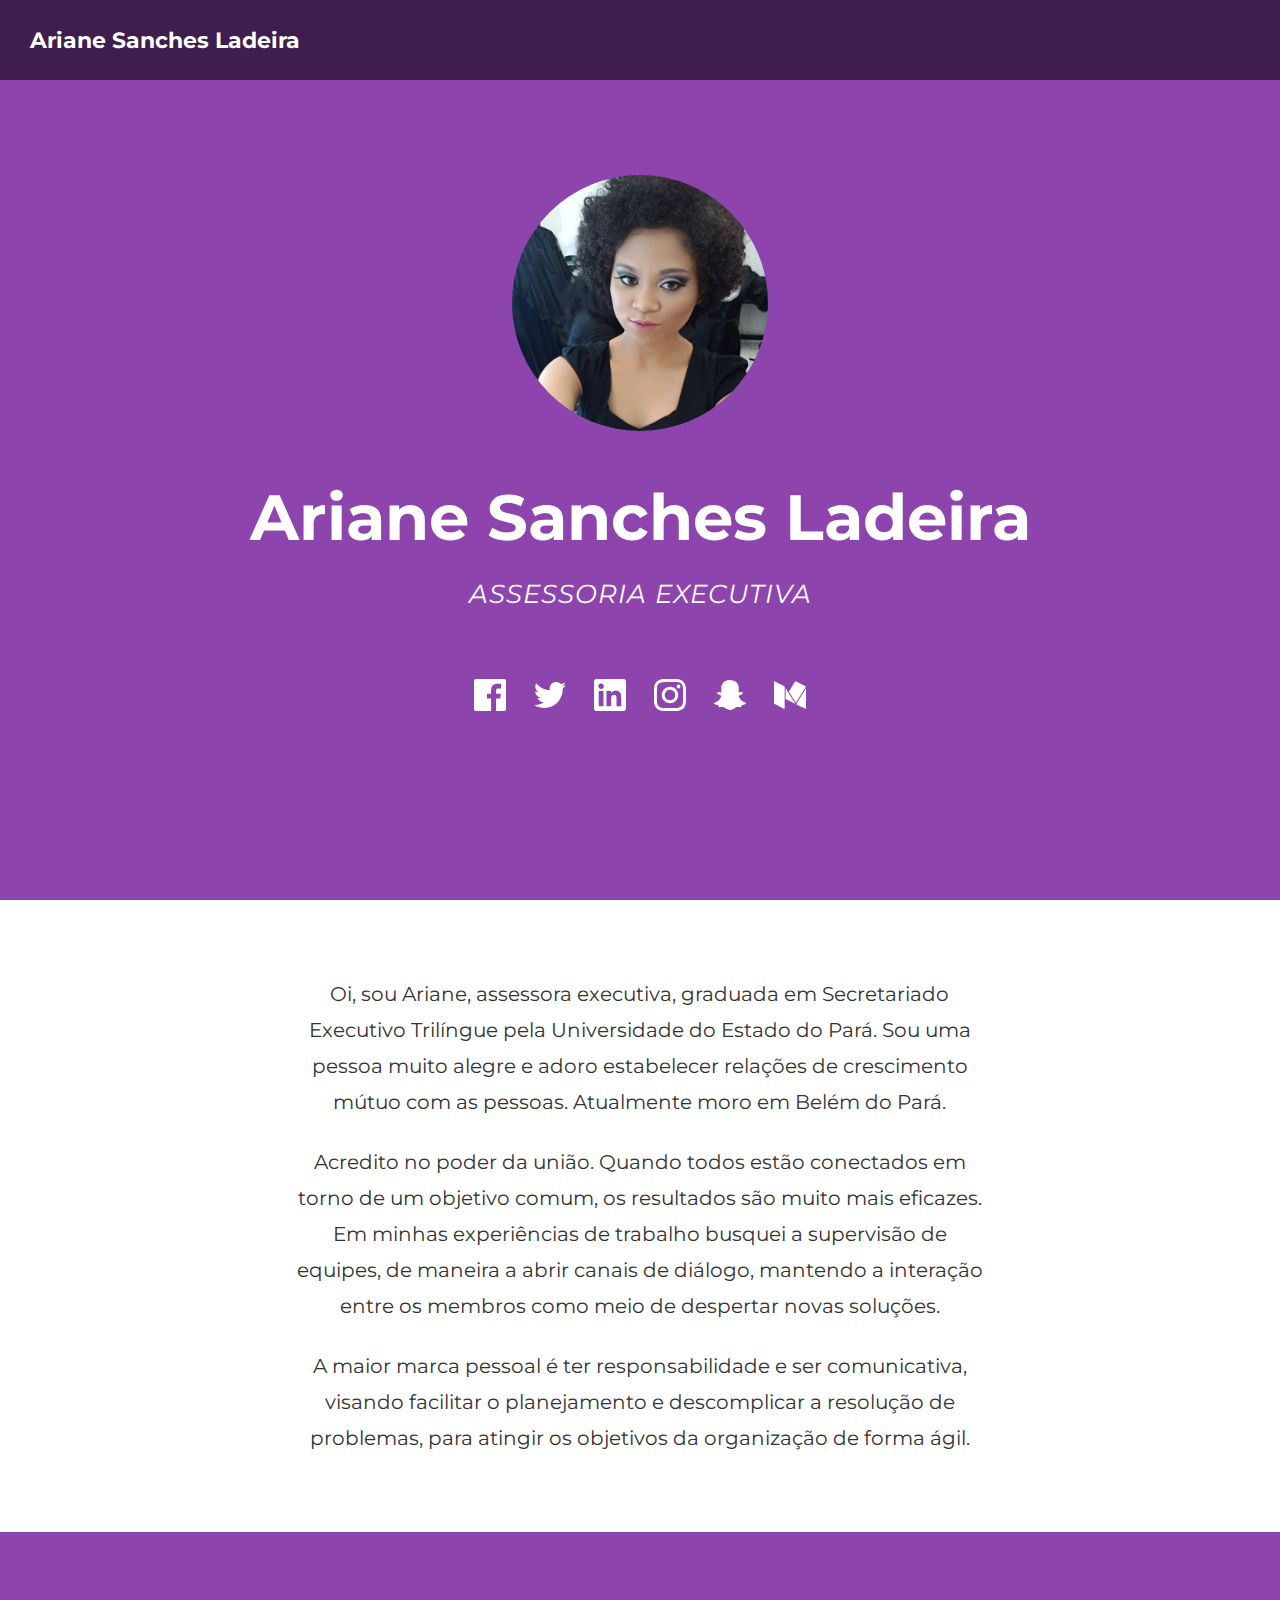
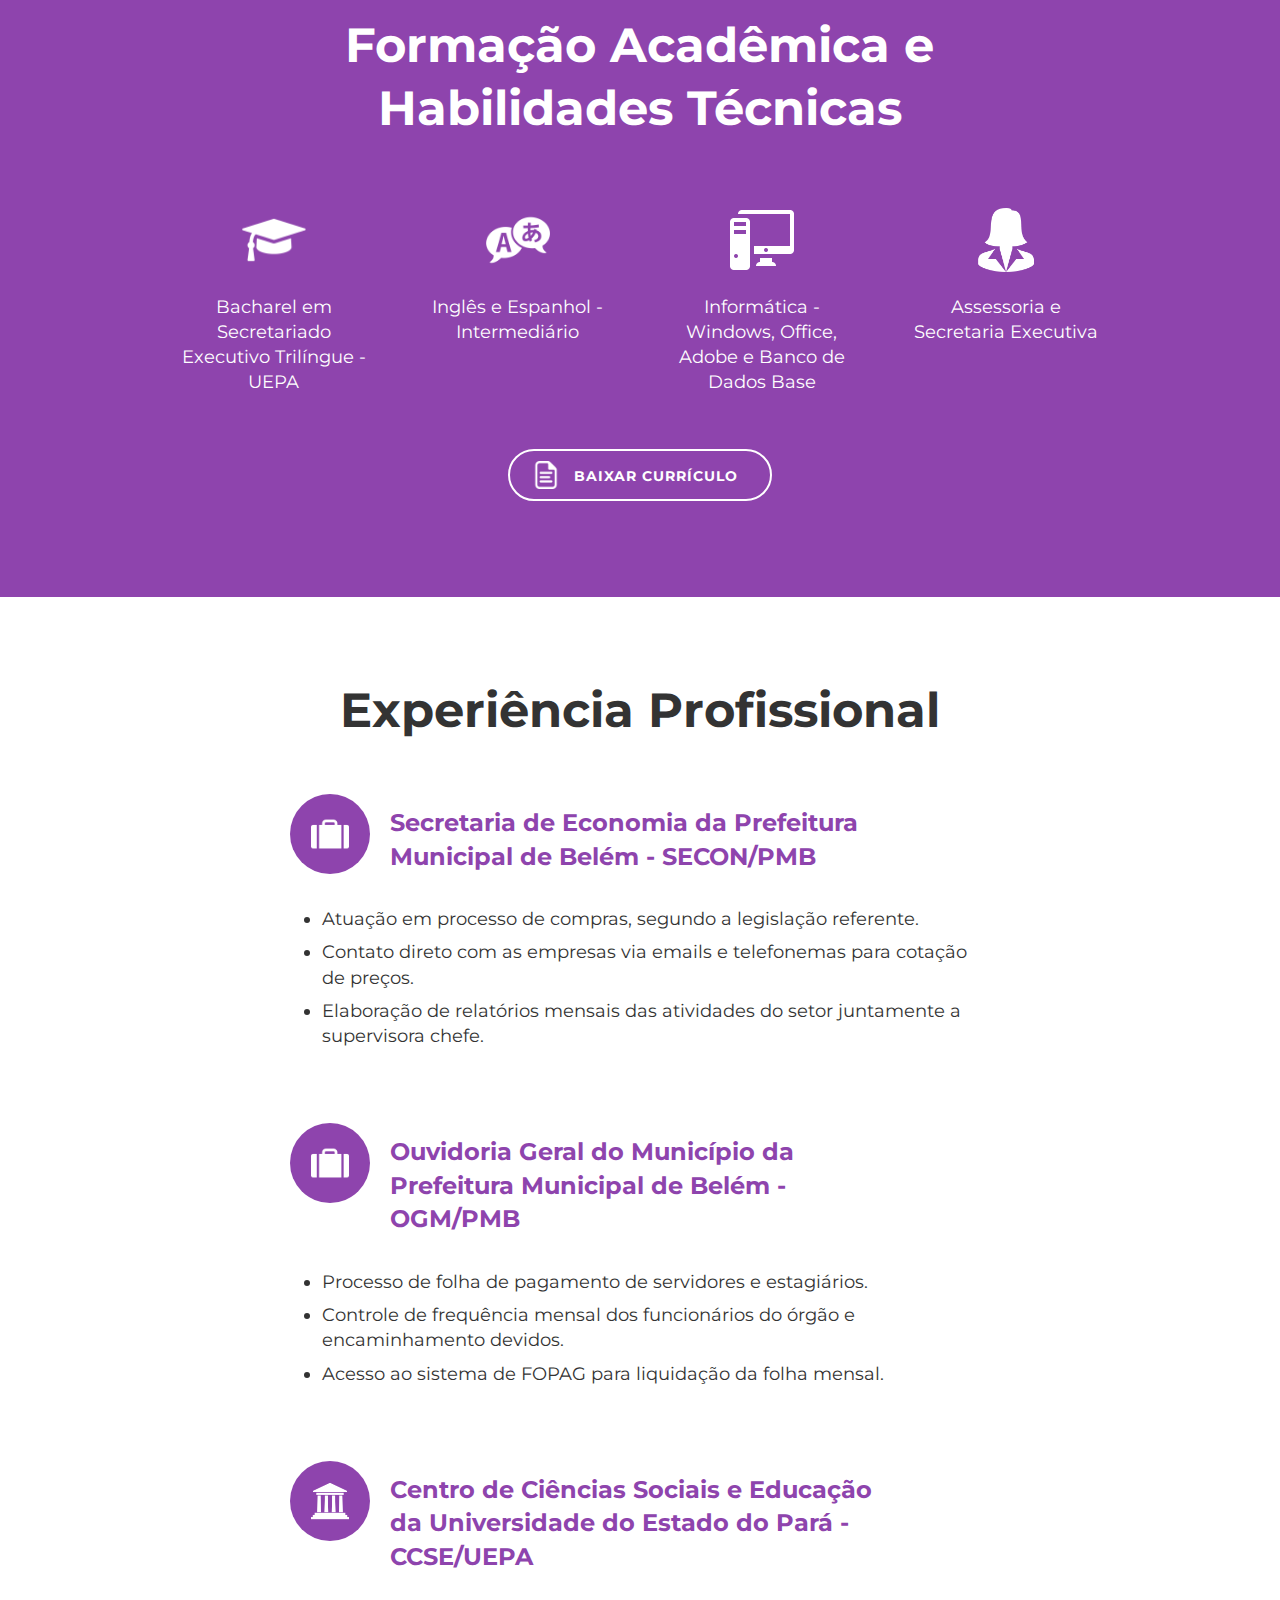
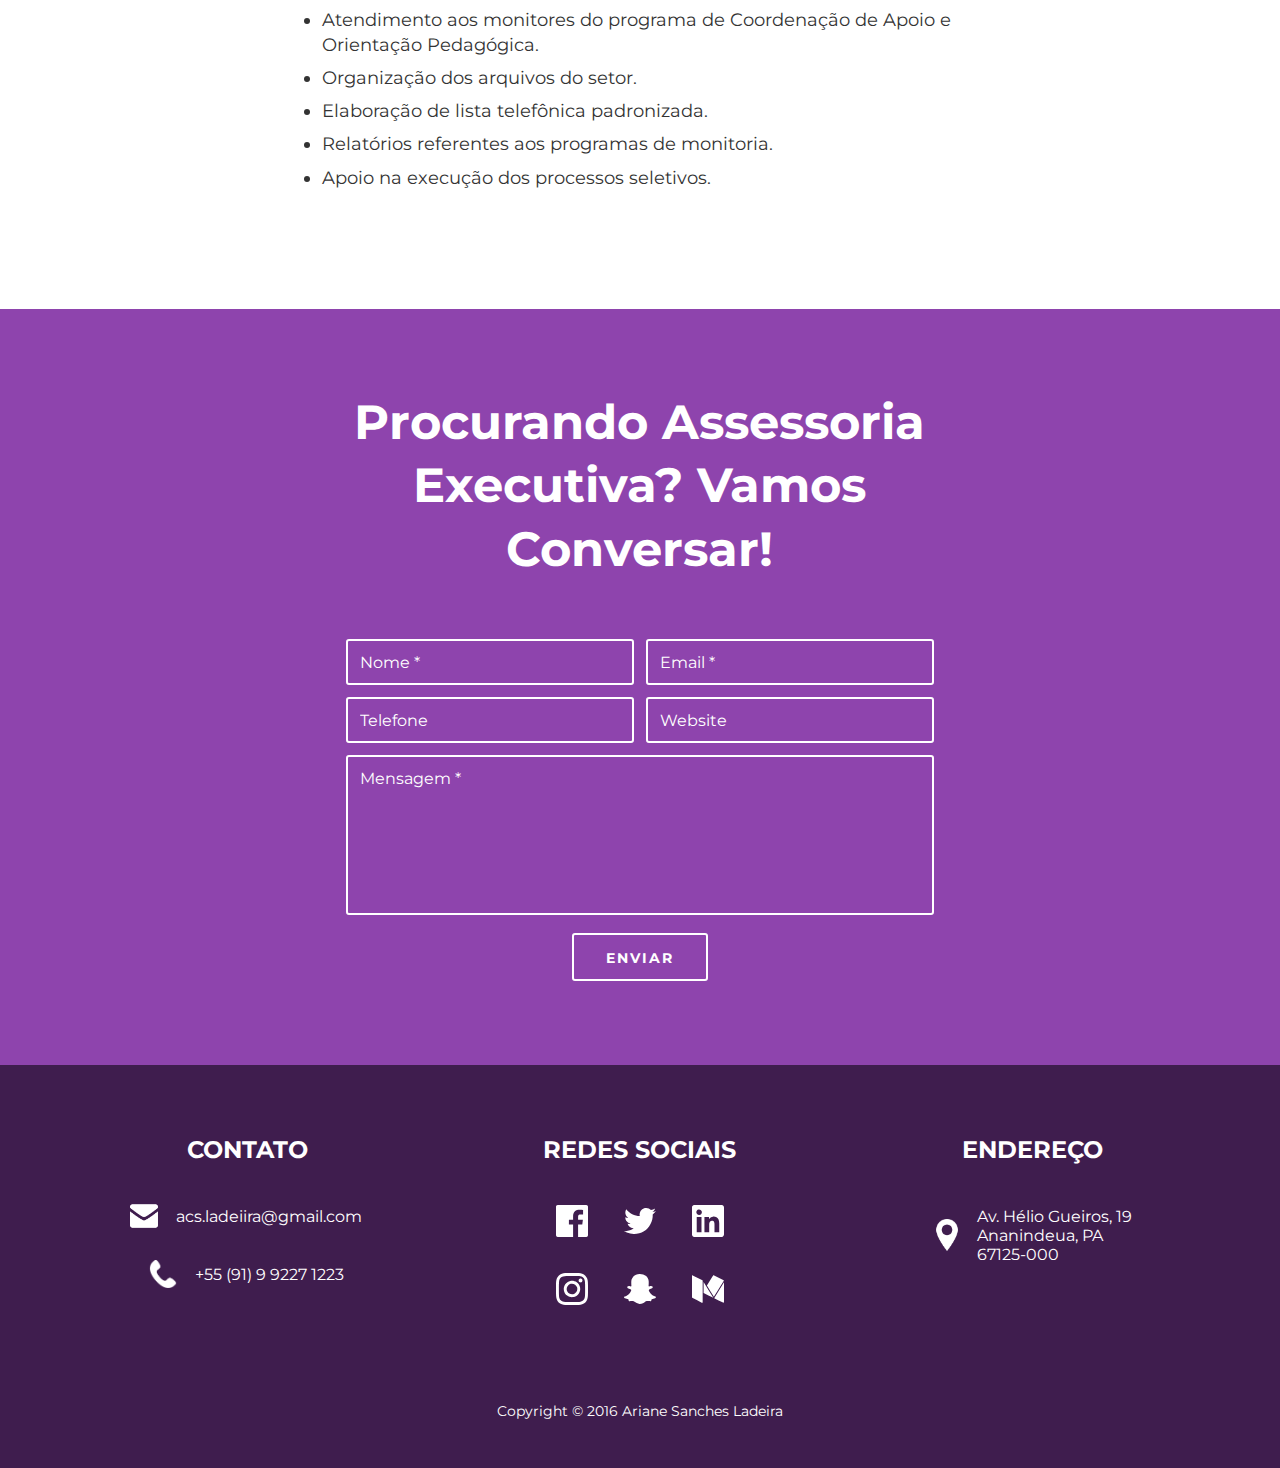
==== index.html @ 771c4bac "v1" ====
<!DOCTYPE html>
<html lang="pt-br">
<head>
	<meta http-equiv="X-UA-Compatible" content="IE=edge">
	<meta charset="utf-8">
	<meta name="viewport" content="width=device-width, initial-scale=1.0">
	
	<title>Ariane Sanches Ladeira - Assessoria Executiva</title>
  	<meta name="description" content="Assessoria e Secretaria Executiva em Belem do Pará.">
  	<meta name="keywords" content="#">
  	<meta name="author" content="#">

  	<link href="styles/main.css" rel="stylesheet" type="text/css"/>
  	<link href="styles/header.css" rel="stylesheet" type="text/css"/>

    <link rel="shortcut icon" href="images/favicon.png"/>

    <!-- Chrome / Firefox / Opera on Android -->
    <meta name="mobile-web-app-capable" content="yes">
    <meta name="application-name" content="Ariane Sanches Ladeira">
    <meta name="theme-color" content="#8E44AD">
    <link rel="icon" sizes="192x192" type="image/png" href="images/favicon.png">

    <!-- Safari on iOS -->
    <meta name="apple-mobile-web-app-title" content="Ariane Sanches Ladeira">
    <meta name="apple-mobile-web-app-capable" content="yes">
    <meta name="apple-mobile-web-app-status-bar-style" content="black">
	<link rel="apple-touch-icon" sizes="180x180" href="images/apple-touch-icon-180x180.png">
	<link rel="apple-touch-icon" sizes="167x167" href="images/apple-touch-icon-167x167.png">
	<link rel="apple-touch-icon" sizes="152x152" href="images/apple-touch-icon-152x152.png">
	<link rel="apple-touch-icon" sizes="120x120" href="images/apple-touch-icon-120x120.png">
	<link rel="apple-touch-icon" sizes="76x76" href="images/apple-touch-icon-76x76.png">
    <link rel="apple-touch-icon" href="images/apple-touch-icon.png">

    <!-- Edge / IE on Windows -->
	<meta name="msapplication-TileColor" content="#8E44AD"/>
	<meta name="msapplication-TileImage" content="images/ms-tile.png"/>
	<meta name="msapplication-square70x70logo" content="images/ms-smalltile.png">
	<meta name="msapplication-square150x150logo" content="images/ms-mediumtile.png">
	<meta name="msapplication-wide310x150logo" content="images/ms-widetile.png">
	<meta name="msapplication-square310x310logo" content="images/ms-largetile.png">

    <!-- Google+ / Schema.org -->
    <meta itemprop="name" content="Ariane Sanches Ladeira">
	<meta itemprop="description" content="Assessoria e Secretaria Executiva em Belem do Pará.">
	<meta itemprop="image" content="http://arianeladeira.github.io/images/share.png">
	<link rel="publisher" href="https://plus.google.com/+"/>
	<link rel="author" href="https://plus.google.com/+#?rel=author">

    <!-- Facebook / Open Graph -->
    <meta property="fb:admins" content="#" />
	<meta property="og:url" content="http://arianeladeira.github.io/">
	<meta property="og:type" content="website">
	<meta property="og:title" content="Ariane Sanches Ladeira">
	<meta property="og:image" content="http://arianeladeira.github.io/images/share.png">
	<meta property="og:description" content="Assessoria e Secretaria Executiva em Belem do Pará.">
	<meta property="og:site_name" content="Ariane Sanches Ladeira">

    <!-- Twitter -->
    <meta name="twitter:card" content="summary_large_image">
	<meta name="twitter:site" content="@hurric_ane">
	<meta name="twitter:title" content="Ariane Sanches Ladeira">
	<meta name="twitter:description" content="Assessoria e Secretaria Executiva em Belem do Pará.">
	<meta name="twitter:image" content="http://arianeladeira.github.io/images/share.png">

	<script src="scripts/headroom.js" type="text/javascript"></script>
</head>

<body>

    <header role="banner" id="header">

        <a href="index.html" id="logo">Ariane Sanches Ladeira</a>
        
    </header>

    <main role="main">


	<section id="home" class="full-screen">

		<div class="screen-container layer">

		<div class="home">

			<img src="images/ariane.jpg"></img>

		    <h1>Ariane Sanches Ladeira</h1>
		    <h3>Assessoria Executiva</h3>

		    <div class="icon">
		    	<a href="https://www.facebook.com/arianne.sanches.9" class="facebook" target="_blank"></a>
				<a href="https://twitter.com/hurric_ane" class="twitter" target="_blank"></a>
		    	<a href="https://www.linkedin.com/in/ariane-ladeira-82164867" class="linkedin" target="_blank"></a>
				<a href="https://instagram.com/hurric.ane" class="instagram" target="_blank"></a>
				<a href="https://www.snapchat.com/add/arianeladeira" class="snapchat" target="_blank"></a>
				<a href="https://medium.com/@acs.ladeiira" class="medium" target="_blank"></a>
			</div>

		</div>

		</div>

	</section>


	<section id="about">

		<p>Oi, sou Ariane, assessora executiva, graduada em Secretariado Executivo Trilíngue pela Universidade do Estado do Pará. Sou uma pessoa muito alegre e adoro estabelecer relações de crescimento mútuo com as pessoas. Atualmente moro em Belém do Pará.</p>

		<p>Acredito no poder da união. Quando todos estão conectados em torno de um objetivo comum, os resultados são muito mais eficazes. Em minhas experiências de trabalho busquei a supervisão de equipes, de maneira a abrir canais de diálogo, mantendo a interação entre os membros como meio de despertar novas soluções.</p>

		<p>A maior marca pessoal é ter responsabilidade e ser comunicativa, visando facilitar o planejamento e descomplicar a resolução de problemas, para atingir os objetivos da organização de forma ágil.</p>
   	</section>


   	<section id="skills" class="layer">

		<h2>Formação Acadêmica e Habilidades Técnicas</h2>

		<div class="card">

			<a href="#">
				<div>
					<figure class="icon-education"></figure>
					<h3>Bacharel em Secretariado Executivo Trilíngue - UEPA</h3>
				</div>
			</a>

			<a href="#">
				<div>
					<figure class="icon-language"></figure>
					<h3>Inglês e Espanhol - Intermediário</h3>
				</div>
			</a>

			<a href="#">
				<div>
					<figure class="icon-computer"></figure>
					<h3>Informática - Windows, Office, Adobe e Banco de Dados Base</h3>
				</div>
			</a>

			<a href="#">
				<div>
					<figure class="icon-executive"></figure>
					<h3>Assessoria e Secretaria Executiva</h3>
				</div>
			</a>

		</div>

			<div>
		    	<a href="Curriculo_ARIANE_CRISTINA_SANCHES_LADEIRA.pdf" class="button icon-document" target="_blank"> Baixar Currículo</a>
		    </div>

   	</section>


   	<section id="experiencia" >

		<h2>Experiência Profissional</h2>

		<article>

			<figure class="job icon-job"></figure>
			<h3>Secretaria de Economia da Prefeitura Municipal de Belém - SECON/PMB</h3>

			<ul>
				<li>Atuação em processo de compras, segundo a legislação referente.</li>
				<li>Contato direto com as empresas via emails e telefonemas para cotação de preços.</li>
				<li>Elaboração de relatórios mensais das atividades do setor juntamente a supervisora chefe.</li>
			</ul>

		</article>


		<article>
			<figure class="job icon-job"></figure>
			<h3>Ouvidoria Geral do Município da Prefeitura Municipal de Belém - OGM/PMB</h3>

			<ul>
				<li>Processo de folha de pagamento de servidores e estagiários.</li>
				<li>Controle de frequência mensal dos funcionários do órgão e encaminhamento devidos.</li>
				<li>Acesso ao sistema de FOPAG para liquidação da folha mensal.</li>
			</ul>

		</article>

		<article>
			<figure class="job icon-gov"></figure>
			<h3>Centro de Ciências Sociais e Educação da Universidade do Estado do Pará - CCSE/UEPA</h3>

			<ul>
				<li>Atendimento aos monitores do programa de Coordenação de Apoio e Orientação Pedagógica.</li>
				<li>Organização dos arquivos do setor.</li>
				<li>Elaboração de lista telefônica padronizada.</li>
				<li>Relatórios referentes aos programas de monitoria.</li>
				<li>Apoio na execução dos processos seletivos.</li>
			</ul>

		</article>

	</section>


	<section id="contato" class="layer">

	    <h2>Procurando Assessoria Executiva? Vamos Conversar!</h2>

	    	<form role="form" action="//formspree.io/acs.ladeiira@gmail.com" method="POST">
		        <input type="text" name="name" placeholder="Nome *" required/>
		        <input type="email" name="_replyto" placeholder="Email *" required/>
				<input type="tel" name="phone" placeholder="Telefone" pattern="[0-9]+$" title="Somente numeros" />
		        <input type="url" name="website" placeholder="Website" />
		        <input type="hidden" name="_subject" value="Contato [meu site]"/>
		        <!-- <input type="text" name="subject" id="subject" placeholder="Subject *" required/> -->
		        <textarea name="text" placeholder="Mensagem *" required></textarea>
		        <input type="submit" value="Enviar" />
		        <input type="hidden" name="_next" value="thanks.html" />
		        <input type="text" name="_gotcha" style="display:none"/>
		    </form>
	    
	</section>



	</main>


    <footer role="content info">

    	<div class="block">
    		<h3>Contato</h3>

    		<a class="action contact icon-email" href="mailto:acs.ladeiira@gmail.com">acs.ladeiira@gmail.com</a>
	    	<a class="action contact icon-phone" href="tel:+55(91)992271223">+55 (91) 9 9227 1223</a>

		</div>

		<div class="block">
			<h3>Redes Sociais</h3>

			<div class="icons">
				<a class="social facebook" href="https://www.facebook.com/arianne.sanches.9" target="_blank"></a>
	    		<a class="social twitter" href="https://twitter.com/hurric_ane" target="_blank"></a>
	    		<a class="social linkedin" href="https://www.linkedin.com/in/ariane-ladeira-82164867" target="_blank"></a>
	    		<a class="social instagram" href="https://www.instagram.com/hurric.ane/" target="_blank"></a>
	    		<a class="social snapchat" href="https://www.snapchat.com/add/arianeladeira" target="_blank"></a>
	    		<a class="social medium" href="https://medium.com/@acs.ladeiira" target="_blank"></a>
    		</div>

		</div>

		<div class="block">
			<h3>Endereço</h3>

			<a class="action local icon-local" href="https://www.google.com.br/maps/place/Av.+H%C3%A9lio+Gueiros,+19+-+Quarenta+Horas+(Coqueiro),+Ananindeua+-+PA,+67120-370/@-1.3506797,-48.4212543,17z/" target="_blank">Av. Hélio Gueiros, 19<br> Ananindeua, PA<br> 67125-000</a>
			
		</div>

		<div class="copy">
			<p>Copyright &copy; 2016 Ariane Sanches Ladeira</p>
		</div>

    </footer>


<script src="https://ajax.googleapis.com/ajax/libs/jquery/2.2.0/jquery.min.js"></script>
<script src="scripts/scroll.js"></script>
<script src="scripts/menu.js"></script>
<script src="scripts/header.js"></script>
<script src="scripts/pace.js"></script>

<script>
  (function(i,s,o,g,r,a,m){i['GoogleAnalyticsObject']=r;i[r]=i[r]||function(){
  (i[r].q=i[r].q||[]).push(arguments)},i[r].l=1*new Date();a=s.createElement(o),
  m=s.getElementsByTagName(o)[0];a.async=1;a.src=g;m.parentNode.insertBefore(a,m)
  })(window,document,'script','//www.google-analytics.com/analytics.js','ga');
  ga('create', 'UA-60745752-1', 'auto');
  ga('send', 'pageview');
</script>

</body>

</html>
---- styles/main.css ----
/* Font */

@import url('https://fonts.googleapis.com/css?family=Montserrat:400,700');

/* Default Styles */

*, *:after, *:before {
  margin: 0;
	padding: 0;
	border: 0;
	background-color: transparent;
}
html, body, main {
  position: relative;
  width: auto;
  height: 100%;
}
body {
  display: block;
  margin: 0;
  color: #444;
  font-family: 'Montserrat', Arial, sans-serif;
  background-color: #fff;
  text-align: center;
  font-size: 0;
}
header {
  position: fixed;
  width: 100%;
  height: 80px;
  right: 0;
  left: 0;
  text-align: center;
	background-color: #3f1d4e;
	z-index: 2;
}
header.scroll {
  height: 60px;
  padding: 0;
}
header.scroll #logo, header.scroll #menu-button, header.scroll #close-button {
  margin: 0px 10px;
  border-radius: 0;
}

header a {
  display: inline-block;
  text-align: center;
  float: left;
  text-decoration: none;
}
#logo {
  margin: 10px;
  padding: 20px 18px 18px 20px;
  color: #fff;
  font: 700 22px 'Montserrat', Arial, sans-serif;
  line-height: 1em;
  background-color: transparent;
  border: none;
  text-align: left;
}
#logo:hover, #logo:focus {
  background-color: rgba(255, 255, 255, 0.15);
}

/* Navigation Menu */

header nav {
  position: fixed;
  display: table;
  top: 0;
  right: 0;
  z-index: 99999;
  background-color: #fff;
  width: 320px;
  height: 100%;
  overflow-x: auto;
  padding: 0;
  margin: 0;
  -webkit-transform: translate3d(100%,0,0);
  transform: translate3d(100%,0,0);
  -webkit-transition: -webkit-transform 0.4s;
  transition: transform 0.4s;
  -webkit-transition-timing-function: cubic-bezier(0.7,0,0.3,1);
  transition-timing-function: cubic-bezier(0.7,0,0.3,1);
}
header nav ul {
  float: none;
  padding: 12px 64px;
  width: auto;
  display: table-cell;
  vertical-align: middle;
}
header nav li {
  display: block;
  float: left;
  width: 100%;
}
header nav a {
  display: inline-block;
  float: left;
  text-align: center;
  width: auto;
  height: auto;
  margin: 0;
  border: none;
  padding: 12px 0 8px;
  line-height: 1em;
  color: #aaa;
  font: 600 32px 'Montserrat', Arial, sans-serif;
  letter-spacing: normal;
  background-color: transparent;
}
header nav a:hover, header nav a:focus {
  color: #333;
  background-color: rgba(0, 0, 0, .0);
}

#active {
  color: #333;
  background-color: transparent;
}

/* Menu Button */

#menu-button {
  display: block;
  position: absolute;
  right: 0;
  margin: 10px;
  padding: 0 13px;
  width: 60px;
  height: 60px;
  border: 3px solid transparent;
  border-radius: 50%;
  outline: none;
  color: #fff;
  background-color: transparent;
  transition: all 0.25s ease-in-out;
}
#menu-button:hover, #menu-button:focus {
  border-color: transparent;
  background-color: rgba(255, 255, 255, 0.15);
}
#menu-button:before {
  content: "";
  display: block;
  width: 28px;
  padding: 7px 0 6px;
  border: solid currentColor;
  border-width: 3px 0;
}
#menu-button:after {
  content: "";
  position: absolute;
  display: block;
  top: 26px;
  height: 3px;
  width: 28px;
  background: currentColor;
}

/* Menu Close Button */

#close-button {
  display: block;
  position: absolute;
  width: 60px;
  height: 60px;
  margin: 20px;
  right: 0;
  top: 0;
  border-radius: 50%;
  overflow: hidden;
  border: none;
  outline: none;
  color: #333;
  background-color: transparent;
  transition: all 0.3s;
}
#close-button:hover, #close-button:focus {
  background-color: #333;
  color: #fff;
}
#close-button::before,
#close-button::after {
  content: '';
  position: absolute;
  width: 3px;
  height: 30px;
  top: 15px;
  left: 50%;
  background: currentColor;
}
#close-button::before {
  -ms-transform: rotate(45deg);
  -webkit-transform: rotate(45deg);
  transform: rotate(45deg);
}
#close-button::after {
  -ms-transform: rotate(-45deg);
  -webkit-transform: rotate(-45deg);
  transform: rotate(-45deg);
}

/* Menu Animations */

.show-menu nav {
  -webkit-transform: translate3d(0,0,0);
  transform: translate3d(0,0,0);
  -webkit-transition: -webkit-transform 0.4s;
  transition: transform 0.4s;
  -webkit-transition-timing-function: cubic-bezier(0.7,0,0.3,1);
  transition-timing-function: cubic-bezier(0.7,0,0.3,1);
}
.show-menu .layer-menu {
  opacity: 1;
  -webkit-transition: opacity 0.4s;
  transition: opacity 0.4s;
  -webkit-transition-timing-function: cubic-bezier(0.7,0,0.3,1);
  transition-timing-function: cubic-bezier(0.7,0,0.3,1);
  -webkit-transform: translate3d(0,0,0);
  transform: translate3d(0,0,0);
}

/* Menu Layer */

.layer-menu {
  position: fixed;
  z-index: 2;
  top: 0;
  left: 0;
  width: 100%;
  height: 100%;
  background: rgba(0,0,0,0.8);
  content: '';
  opacity: 0;
  -webkit-transform: translate3d(100%,0,0);
  transform: translate3d(100%,0,0);
  -webkit-transition: opacity 0.4s, -webkit-transform 0s 0.4s;
  transition: opacity 0.4s, transform 0s 0.4s;
  -webkit-transition-timing-function: cubic-bezier(0.7,0,0.3,1);
  transition-timing-function: cubic-bezier(0.7,0,0.3,1);
}

/* Section */

section {
  position: relative;
  display: inline-block;
  float: left;
	padding: 64px 4%;
	height: auto;
	width: 92%;
	background-color: #fff;
	text-align: center;
  font-size: 0;
}

/* Footer */

footer {
  position: relative;
  display: inline-block;
  float: left;
  padding: 48px 4% 0;
  width: 92%;
  height: auto;
  background-color: #3f1d4e;
  text-align: center;
}

footer .action {
  position: relative;
  display: inline-block;
  float: none;
  width: auto;
  margin: 2px 10px;
  border-radius: 3px;
  background-repeat: no-repeat;
  background-position: 14px 50%;
  color: #fff;
  font-size: 16px;
  font-weight: 400;
  text-align: left;
}
footer .action:hover, footer .action:focus,
footer .social:hover, footer .social:focus {
  background-color: rgba(255, 255, 255, 0.12);
}
footer .contact {
  height: 36px;
  padding: 18px 16px 0 60px;
  background-size: 28px;
}
footer .local {
  height: 74px;
  padding: 18px 16px 0 60px;
  background-size: 32px;
}

footer .block {
  width: 33.33%;
  height: auto;
  display: block;
  margin: 0 auto;
  float: left;
  background-color: transparent;
}

footer .copy {
  display: block;
  float: left;
  width: 100%;
  padding: 64px 0 32px;
  margin: 0 auto;
  background-color: transparent;
}
footer p { 
  font-size: 14px;
  color: #fff;
}

footer h3 {
  color: #fff;
  text-transform: uppercase;
}
footer .social {
  display: inline-block;
  height: 40px;
  width: 40px;
  margin: 2px;
  padding: 12px;
  background-color: transparent;
  background-repeat: no-repeat;
  background-size: 32px;
  background-position: center;
  border-radius: 50%;
  transition: all 0.3s;
}

footer .icons {
  max-width: 260px;
  margin: 0 auto;
}


/* Links */

button {
  cursor: pointer;
}

a {
  text-decoration: none;
  transition: all 0.25s ease-in-out;
  -webkit-transition: all 0.25s ease-in-out;
  -moz-transition: all 0.25s ease-in-out;
  -ms-transition: all 0.25s ease-in-out;
  -o-transition: all 0.25s ease-in-out;
}
article a, p a {
  font-weight: 600;
  color: #333;
  border-bottom: 1px solid rgba(0, 0, 0, 0.5);
}
article a:hover, article a:focus,
p a:hover, p a:focus {
  color: #666;
  border-color: transparent;
}

/* Texts */

p, h1, h2, h3, h4, h5, h6, li {
  color: #333;
}
b, strong {
  font-weight: 700;
}
h1 {
  font-weight: 700;
  font-size: 64px;
  line-height: 1.2em;
  padding: 0 20px;
}
h2 {
  font-weight: 700;
  font-size: 48px;
  line-height: 1.32em;
  text-align: center;
  max-width: 720px;
  margin: 0 auto;
  padding: 18px 18px 32px;
}
h3 {
  font-weight: 700;
  font-size: 24px;
  line-height: 1.4em;
  text-align: center;
  max-width: 620px;
  margin: 0 auto;
  padding: 20px;
}
h4 {
  font-weight: 400;
  font-size: 32px;
  text-align: center;
  max-width: 740px;
  margin: 0 auto;
  padding: 20px;
}
p {
  font-weight: 400;
  font-size: 20px;
  line-height: 1.8em;
  letter-spacing: 0;
  text-align: center;
  max-width: 700px;
  margin: 0 auto;
  padding: 12px 20px;
  text-transform: none;
}
hr {
  width: 4rem;
  clear: both;
  display: block;
  border: none;
  border-top: 3px solid #333;
  margin: 0.6rem auto 1rem;
}

/* Image */

img {
  max-width: 80%;
  height: auto;
  background-color: #30153c;
}

/* Article */

article {
  position: relative;
  max-width: 700px;
  margin: 0 auto;
  padding: 0 6% 32px;
  background-color: transparent;
}
article p {
  text-align: left;
  padding: 14px 0;
  max-width: 100%;
}
article h2 {
  font-size: 32px;
  text-align: left;
  color: rgba(0,0,0,0.7);
  margin: 0 auto;
  padding: 32px 0 12px;
  max-width: 100%;
}
article h3 {
  text-align: left;
  color: #8E44AD;
  padding: 32px 0 12px;
  margin: 0;
}
article ol {
  list-style-type: decimal;
  padding: 20px 32px;
  margin: 0;
}
article ul {
  list-style-type: disc;
  padding: 18px 0 18px 32px;
  margin: 0;
}
article li {
  font-weight: 400;
  font-size: 18px;
  line-height: 1.4em;
  padding: 4px 0;
  text-align: left;
}
article ul li ul {
  list-style-type: none;
}
article blockquote {
  font-style: italic;
}

/* Screen */

.full-screen {
  padding: 0;
  display: table;
  height: 100%;
  width: 100%;
  background-position: center center;
  background-size: cover;
  background-attachment: fixed;
  background-repeat: no-repeat;
}
.auto-screen {
  padding: 0;
  display: table;
  height: auto;
  width: 100%;
  background-position: center center;
  background-size: cover;
  background-attachment: scroll;
  background-repeat: no-repeat;
}
.screen-container {
  padding: 64px 0;
  display: table-cell;
  vertical-align: middle;
  font-size: 0;
}

/* Layer */

.layer {
    background-color: #8E44AD;
}
.layer p, .layer h1, .layer h2, .layer h3, .layer h4, .layer h5, .layer h6 {
  color: #fff;
}
.layer hr { 
  border-color: #fff;
}

/* Left */

.left {
  max-width: 700px;
  margin: 0 auto;
  padding: 0 20px;
}

.left p, .left h2, .left h3, .left h4 { 
  text-align: left;
  padding-left: 0;
  padding-right: 0;
  margin-left: 0;
}
.left hr {
  margin-left: 0;
}
.left .button {
  float: left;
  margin-left: 0;
}

.job {
  float: left;
  margin: 20px 20px 0 0;
  width: 80px;
  height: 80px;
  background-size: 38px;
  background-repeat: no-repeat;
  background-position: center;
  background-color: #8E44AD;
  border-radius: 50%;
}

.home img {
  width: 256px;
  border-radius: 50%;
  margin: 48px 0;
}

.card { 
  display: inline-block;
  width: 100%;
  margin: 0 auto;
}
.card a {
  position: relative;
  float: none;
  display: inline-block;
  padding: 18px;
  margin: 4px;
  height: 200px;
  width: auto;
  border-radius: 3px;
  background-color: transparent;
}
.card a:hover, .card a:focus {
  background-color: rgba(255, 255, 255, 0.2);
}

.card div {
  float: left;
  width: 100%;
  height: 100%;
  background-color: transparent;
}
.card h3 {
  font-weight: 400;
  font-size: 18px;
  max-width: 200px;
  padding: 10px 0;
}
.card figure {
  margin: 0 auto;
  width: 90px;
  height: 90px;
  background-size: 64px;
  background-repeat: no-repeat;
  background-position: center;
  background-color: transparent;
}

/* Home */

.home {
  margin: 0 auto;
  max-width: 900px;
  padding: 0 32px;
}
.home h1 {
  font-weight: 700;
  font-size: 64px;
  line-height: 1.2em;
  padding: 0 10px;
}
.home h3 {
  font-weight: 400;
  font-size: 26px;
  margin: 0 auto;
  padding: 20px 0;
  text-transform: uppercase;
  letter-spacing: 1px;
  font-style: italic;
}
.home .icon {
  margin: 32px auto 48px;
  max-width: 100%;
  width: 100%;
  padding: 0;
  height: auto;
}
.home .icon a {
  display: inline-block;
  height: 36px;
  width: 36px;
  margin: 12px;
  padding: 0;
  background-color: transparent;
  background-repeat: no-repeat;
  background-size: 32px;
  background-position: center;
  border-radius: 0%;
  transition: all 0.3s;
  opacity: 1;
}
.home .icon a:hover,
.home .icon a:focus {
  background-position: center;
  background-color: transparent;
  opacity: 0.8;
}

/* Button */

.button {
  position: relative;
  display: inline-block;
  margin: 32px 18px;
  padding: 16px 32px 14px;
  width: auto;
  height: auto;
  color: #fff;
  font-weight: 700;
  font-size: 14px;
  border: 2px solid #fff;
  border-radius: 100px;
  text-decoration: none;
  text-transform: uppercase;
  letter-spacing: 1px;
  -webkit-transition: all 0.3s;
  -moz-transition: all 0.3s;
  -ms-transition: all 0.3s;
  -o-transition: all 0.3s;
  transition: all 0.3s;
}
.button:hover, .button:focus {
  border-color: transparent;
  color: #fff;
  background-color: rgba(255, 255, 255, 0.2);
}

/* Down */

.down {
  position: absolute;
  display: inline-block;
  margin: 0 auto;
  padding: 0;
  left: 0;
  right: 0;
  bottom: 18px;
  width: 60px;
  height: 60px;
  border-radius: 50%;
  border: none;
  color: #222;
  background: transparent;
  transition: all 0.3s;
  -webkit-animation: bounce 2s infinite ease-in-out;
}
.down:hover, .down:focus {
  background-color: #333;
  color: #fff;
}
.down::before {
  content: '';
  position: absolute;
  width: 3px;
  height: 22px;
  top: 20px;
  right: 21px;
  background: currentColor;
}
.down::after {
  content: '';
  position: absolute;
  width: 3px;
  height: 22px;
  top: 20px;
  left: 21px;
  background: currentColor;
}
.down::before {
  -ms-transform: rotate(50deg);
  -webkit-transform: rotate(50deg);
  transform: rotate(50deg);
}
.down::after {
  -ms-transform: rotate(-50deg);
  -webkit-transform: rotate(-50deg);
  transform: rotate(-50deg);
}

@-webkit-keyframes bounce {
  0%, 20%, 60%, 100%  { -webkit-transform: translateY(0); }
    40%  { -webkit-transform: translateY(-10px); }
  80% { -webkit-transform: translateY(-10px); }
}
@-moz-keyframes bounce {
  0%, 20%, 60%, 100%  { -moz-transform: translateY(0); }
    40%  { -moz-transform: translateY(-10px); }
  80% { -moz-transform: translateY(-10px); }
}
@-o-keyframes bounce {
  0%, 20%, 60%, 100%  { -o-transform: translateY(0); }
    40%  { -o-transform: translateY(-10px); }
  80% { -o-transform: translateY(-10px); }
}
@keyframes bounce {
  0%, 20%, 60%, 100%  { transform: translateY(0); }
    40%  { transform: translateY(-10px); }
  80% { transform: translateY(-10px); }
}

/* Grayscale Filter */

.grayscale { 
  -webkit-filter: grayscale(100%);
  -moz-filter: grayscale(100%);
  -ms-filter: grayscale(100%);
  -o-filter: grayscale(100%);
  filter: grayscale(100%);
  filter: gray; /* IE 6-9 */
}

/* Selection */

::selection {
  color: #fff;
  background: #3f1d4e;
  text-shadow: none;
}
::-moz-selection {
  color: #fff;
  background: #3f1d4e;
  text-shadow: none;
}

/* Icon */

.icon a {
  position: relative;
  float: none;
  display: inline-block;
  height: 26px;
  width: 86px;
  margin: 0;
  padding: 68px 4px 0;
  background-color: transparent;
  background-repeat: no-repeat;
  background-size: 42px;
  background-position: center;
  border-radius: 0%;
  border: none;
  text-decoration: none;
  color: transparent;
  font: 500 12px 'Poppins', Arial, sans-serif;
  overflow: hidden;
  text-overflow: ellipsis;
  white-space: nowrap;
  text-align: center;
  -webkit-transition: all 0.3s;
  -moz-transition: all 0.3s;
  -ms-transition: all 0.3s;
  -o-transition: all 0.3s;
  transition: all 0.3s;
}
.icon a:hover, .icon a:focus {
  background-position: 50% 30%;
  background-color: #fff;
  color: #333;
}

/* Form */

form {
  display: inline-block;
  max-width: 600px;
  width: 100%;
  height: auto;
  margin: 20px auto;
  background-color: transparent;
}
form input {
  width: 48%;
  color: #fff;
}
#subject {
  width: 98%;
}
form textarea {
  width: 98%;
  height: 160px;
  resize: none;
}
form input, form textarea {
  float: left;
  padding: 12px 2% 11px;
  margin: 1%;
  font-weight: 400;
  font-size: 16px;
  font-family: 'Montserrat', Arial, sans-serif;
  background-color: transparent;
  border: 2px solid #fff;
  box-sizing: border-box;
  border-radius: 3px;
  color: #fff;
  -webkit-transition: all 0.3s;
  -moz-transition: all 0.3s;
  -ms-transition: all 0.3s;
  -o-transition: all 0.3s;
  transition: all 0.3s;
}
form input:focus,  form input:active,
form textarea:focus,  form textarea:active {
  background-color: rgba(255, 255, 255, 0.15);
  border-color: transparent;
  outline: none;
  box-shadow: 0;
  transition: none;
}
input[type="submit"] {
  float: none;
  display: inline-block;
  cursor: pointer;
  width: auto;
  height: auto;
  padding: 14px 32px 12px;
  margin: 2% auto 0;
  background-color: transparent;
  border: 2px solid #fff;
  border-radius: 3px;
  color: #fff;
  font-weight: 700;
  font-size: 14px;
  text-transform: uppercase;
  letter-spacing: 2px;
  -webkit-transition: all 0.3s;
  -moz-transition: all 0.3s;
  -ms-transition: all 0.3s;
  -o-transition: all 0.3s;
  transition: all 0.3s;
}
input[type="submit"]:hover, 
input[type="submit"]:focus {
  color: #8E44AD;
  background-color: #fff;
  border-color: #fff;
}
input[type="submit"]:active {
  color: #8E44AD;
  background-color: #fff;
  border-color: #fff;
}

::-webkit-input-placeholder { color: #fff; }
:-moz-placeholder { color: #fff; }
::-moz-placeholder { color: #fff; }
:-ms-input-placeholder { color: #fff; }

/* Images */

.img-home { background-image: url("../images/backgrounds/lucas-1.jpg"); background-position: left center !important; }

.icon-share { background-image: url("../images/ui/share.svg"); }
.icon-email { background-image: url("../images/icon-email.png"); }
.icon-phone { background-image: url("../images/icon-phone.png"); }
.icon-local { background-image: url("../images/icon-local.png"); }
.icon-gov { background-image: url("../images/icon-building.png"); }
.icon-job { background-image: url("../images/icon-job.png"); }
.icon-language { background-image: url("../images/icon-language.png"); }
.icon-education { background-image: url("../images/icon-education.png"); }
.icon-executive { background-image: url("../images/icon-business-woman.png"); }
.icon-computer { background-image: url("../images/icon-computer.png"); }
.icon-document { 
  background-image: url("../images/icon-document.png");
  padding: 16px 32px 14px 64px;
  background-size: 28px;
  background-repeat: no-repeat;
  background-position: 22px 50%; 
}

.icon-lattes { 
  background-image: url("../images/lattes.svg");
  padding: 16px 32px 14px 64px;
  background-size: 28px;
  background-repeat: no-repeat;
  background-position: 22px 50%; 
}

.facebook { background-image: url("../images/social/facebook.svg"); }
.twitter { background-image: url("../images/social/twitter.svg"); }
.linkedin { background-image: url("../images/social/linkedin.svg"); }
.instagram { background-image: url("../images/social/instagram.svg"); }
.snapchat { background-image: url("../images/social/snapchat.svg"); }
.medium { background-image: url("../images/social/medium.svg"); }
.youtube { background-image: url("../images/social/youtube.svg"); }
.googleplus { background-image: url("../images/social/googleplus.svg"); }
.whatsapp { background-image: url("../images/social/whatsapp.svg"); }
.telegram { background-image: url("../images/social/telegram.svg"); }
.skype { background-image: url("../images/social/skype.svg"); }
.spotify { background-image: url("../images/social/spotify.svg"); }
.soundcloud { background-image: url("../images/social/soundcloud.svg"); }
.pinterest { background-image: url("../images/social/pinterest.svg"); }
.periscope { background-image: url("../images/social/periscope.svg"); }
.slideshare { background-image: url("../images/social/slideshare.svg"); }

/* Media Queries */

@media screen and (max-width: 980px) {

  footer .block {
    width: 100%;
    margin: 0 0 32px;
  }

}

@media screen and (max-width: 740px) { 

  header {
    height: 60px;
  }
  header nav {
    width: 100%;
  }
  header nav ul {
    padding: 0;
  }
  header nav a {
    float: none;
    font-size: 24px;
    padding: 10px 0 6px;
  }
  #logo, #menu-button, #close-button {
    margin: 0;
    border-radius: 0;
  }
  header.scroll #logo, 
  header.scroll #menu-button, 
  header.scroll #close-button {
      margin: 0;
  }

  #logo {
    padding: 22px 18px 20px 20px;
    font-size: 18px;
  }

  section {
    width: 96%;
    padding: 32px 2%;
  }
  h1 { 
    font-size: 54px; 
  }
  h2 { 
    font-size: 32px; 
  }
  h3 { 
    font-size: 20px; 
  }
  h4 { 
    font-size: 28px; 
  }
  p, li { 
    font-size: 18px; 
  }
  article p, article li {
    font-size: 16px;
  }
  
  article h3 {
    text-align: center;
    padding: 24px 0 12px;
  }

  .screen-container {
    padding: 32px 0;
  }

  .button {
    margin: 32px 0;
  }

  .down {
    bottom: 0;
    position: relative;
    margin: 32px 0 0;
  }

  .job {
    float: none;
    margin: 0 auto 0px;
  }

  .home {
    padding: 48px 10px 4px;
  }
  .home img {
    width: 200px;
    margin: 0 0 24px;
  }
  .home h1 {
    font-size: 32px;
  }

  .card {
    margin: 12px 0 0;
  }
  .card a {
    padding: 16px 10px 20px;
    height: 180px;
    width: 140px;
  }
  .card h3 {
    font-size: 16px;
  }

  .icon a {
    background-size: 32px;
    height: 64px;
    width: 64px;
    padding: 0;
  }
  .icon a:hover, .icon a:focus {
    background-position: 50%;
    color: transparent;
  }

  form {
    width: 90%;
    margin-right: 5%;
    margin-left: 5%;
  }
  form input, form textarea { 
    margin: 2% 1%;
    width: 98%; 
    padding-left: 4%; 
    padding-right: 4%; 
  } 
  form textarea {
    height: 200px;
  }

  footer {
    padding: 32px 4%;
  }
  footer p {
    font-size: 14px;
  }

}
---- styles/header.css ----
#header { 
  display: block;
}

/* pace.js progress bar */

.pace {
  -webkit-pointer-events: none;
  pointer-events: none;
  -webkit-user-select: none;
  -moz-user-select: none;
  user-select: none;
}
.pace-inactive {
  display: none;
}
.pace .pace-progress {
  background: #fff;
  position: fixed;
  z-index: 2000;
  top: 0;
  right: 100%;
  width: 100%;
  height: 3px;
}

/* headroom.js animated styles */

.slide {
  -webkit-transition:all .25s ease-in-out;
  -moz-transition:all .25s ease-in-out;
  -o-transition:all .25s ease-in-out;
  transition:all .25s ease-in-out;
}

/*.slide--reset{
  -webkit-transform:translateY(0);
  -ms-transform:translateY(0);
  transform:translateY(0);
}*/

.slide--up{
  -webkit-transform:translateY(-100%);
  -ms-transform:translateY(-100%);
  transform:translateY(-100%);
}

.animated{
  -webkit-animation-duration:.5s;
  -moz-animation-duration:.5s;
  -o-animation-duration:.5s;
  animation-duration:.5s;
  -webkit-animation-fill-mode:both;
  -moz-animation-fill-mode:both;
  -o-animation-fill-mode:both;
  animation-fill-mode:both;
}

@-webkit-keyframes slideDown{
  0%{ -webkit-transform:translateY(-100%)}
  100%{-webkit-transform:translateY(0)}
}
@-moz-keyframes slideDown{
  0%{-moz-transform:translateY(-100%)}
  100%{-moz-transform:translateY(0)}
}
@-o-keyframes slideDown{
  0%{-o-transform:translateY(-100%)}
  100%{-o-transform:translateY(0)}
}
@keyframes slideDown{
  0%{transform:translateY(-100%)}
  100%{transform:translateY(0)}
}

.animated.slideDown{
  -webkit-animation-name:slideDown;
  -moz-animation-name:slideDown;
  -o-animation-name:slideDown;
  animation-name:slideDown;
}
@-webkit-keyframes slideUp{
  0%{-webkit-transform:translateY(0)}
  100%{-webkit-transform:translateY(-100%)}
}

@-moz-keyframes slideUp{
  0%{-moz-transform:translateY(0)}
  100%{-moz-transform:translateY(-100%)}
}

@-o-keyframes slideUp{
  0%{-o-transform:translateY(0)}
  100%{-o-transform:translateY(-100%)}
}
@keyframes slideUp{
  0%{transform:translateY(0)}
  100%{transform:translateY(-100%)}
}

.animated.slideUp{
  -webkit-animation-name:slideUp;
  -moz-animation-name:slideUp;
  -o-animation-name:slideUp;
  animation-name:slideUp;
}

@-webkit-keyframes swingInX{
  0%{-webkit-transform:perspective(400px) rotateX(-90deg)}
  100%{-webkit-transform:perspective(400px) rotateX(0deg)}
}
@-moz-keyframes swingInX{
  0%{-moz-transform:perspective(400px) rotateX(-90deg)}
  100%{-moz-transform:perspective(400px) rotateX(0deg)}
}
@-o-keyframes swingInX{
  0%{-o-transform:perspective(400px) rotateX(-90deg)}
  100%{-o-transform:perspective(400px) rotateX(0deg)}
}
@keyframes swingInX{
  0%{transform:perspective(400px) rotateX(-90deg)}
  100%{transform:perspective(400px) rotateX(0deg)}
}

.animated.swingInX{
  -webkit-transform-origin: top;
  -moz-transform-origin: top;
  -ie-transform-origin: top;
  -o-transform-origin: top;
  transform-origin: top;
  -webkit-backface-visibility:visible !important;
  -webkit-animation-name: swingInX;
  -moz-backface-visibility: visible !important;
  -moz-animation-name: swingInX;
  -o-backface-visibility: visible !important;
  -o-animation-name: swingInX;
  backface-visibility:visible !important;
  animation-name: swingInX;
}

@-webkit-keyframes swingOutX{
  0%{-webkit-transform:perspective(400px) rotateX(0deg)}
  100%{-webkit-transform:perspective(400px) rotateX(-90deg)}
}

@-moz-keyframes swingOutX{
  0%{-moz-transform:perspective(400px) rotateX(0deg)}
  100%{-moz-transform:perspective(400px) rotateX(-90deg)}
}
@-o-keyframes swingOutX{
  0%{-o-transform:perspective(400px) rotateX(0deg)}
  100%{-o-transform:perspective(400px) rotateX(-90deg)}
}
@keyframes swingOutX{
  0%{transform:perspective(400px) rotateX(0deg)}
  100%{transform:perspective(400px) rotateX(-90deg)}
}

.animated.swingOutX{
  -webkit-transform-origin: top;
  -webkit-animation-name: swingOutX;
  -webkit-backface-visibility:visible !important;
  -moz-animation-name: swingOutX;
  -moz-backface-visibility:visible !important;
  -o-animation-name: swingOutX;
  -o-backface-visibility: visible !important;
  animation-name: swingOutX;
  backface-visibility:visible !important}


@-webkit-keyframes flipInX{
  0%{-webkit-transform:perspective(400px) rotateX(90deg);opacity:0}
  100%{-webkit-transform:perspective(400px) rotateX(0deg);opacity:1}
}
@-moz-keyframes flipInX{
  0%{-moz-transform:perspective(400px) rotateX(90deg);opacity:0}
  100%{-moz-transform:perspective(400px) rotateX(0deg);opacity:1}
}
@-o-keyframes flipInX{
  0%{-o-transform:perspective(400px) rotateX(90deg);opacity:0}
  100%{-o-transform:perspective(400px) rotateX(0deg);opacity:1}
}
@keyframes flipInX{
  0%{transform:perspective(400px) rotateX(90deg);opacity:0}
  100%{transform:perspective(400px) rotateX(0deg);opacity:1}
}

.animated.flipInX{
  -webkit-backface-visibility:visible !important;
  -webkit-animation-name: flipInX;
  -moz-backface-visibility: visible !important;
  -moz-animation-name: flipInX;
  -o-backface-visibility: visible !important;
  -o-animation-name: flipInX;
  backface-visibility: visible !important;
  animation-name: flipInX;
}

@-webkit-keyframes flipOutX{
  0%{-webkit-transform:perspective(400px) rotateX(0deg);opacity:1}
  100%{-webkit-transform:perspective(400px) rotateX(90deg);opacity:0}
}
@-moz-keyframes flipOutX{
  0%{-moz-transform:perspective(400px) rotateX(0deg);opacity:1}
  100%{-moz-transform:perspective(400px) rotateX(90deg);opacity:0}
}
@-o-keyframes flipOutX{
  0%{-o-transform:perspective(400px) rotateX(0deg);opacity:1}
  100%{-o-transform:perspective(400px) rotateX(90deg);opacity:0}
}
@keyframes flipOutX{
  0%{transform:perspective(400px) rotateX(0deg);opacity:1}
  100%{transform:perspective(400px) rotateX(90deg);opacity:0}
}

.animated.flipOutX{
  -webkit-animation-name: flipOutX;
  -webkit-backface-visibility: visible !important;
  -moz-animation-name: flipOutX;
  -moz-backface-visibility: visible !important;
  -o-animation-name: flipOutX;
  -o-backface-visibility: visible !important;
  animation-name: flipOutX;
  backface-visibility: visible !important;
}

@-webkit-keyframes bounceInDown{0%{opacity:0;-webkit-transform:translateY(-200px)}60%{opacity:1;-webkit-transform:translateY(30px)}80%{-webkit-transform:translateY(-10px)}100%{-webkit-transform:translateY(0)}}

@-moz-keyframes bounceInDown{0%{opacity:0;-moz-transform:translateY(-200px)}60%{opacity:1;-moz-transform:translateY(30px)}80%{-moz-transform:translateY(-10px)}100%{-moz-transform:translateY(0)}}

@-o-keyframes bounceInDown{0%{opacity:0;-o-transform:translateY(-200px)}60%{opacity:1;-o-transform:translateY(30px)}80%{-o-transform:translateY(-10px)}100%{-o-transform:translateY(0)}}

@keyframes bounceInDown{0%{opacity:0;transform:translateY(-200px)}60%{opacity:1;transform:translateY(30px)}80%{transform:translateY(-10px)}100%{transform:translateY(0)}}

.animated.bounceInDown{
  -webkit-animation-name:bounceInDown;
  -moz-animation-name:bounceInDown;
  -o-animation-name:bounceInDown;
  animation-name:bounceInDown;
}
@-webkit-keyframes bounceOutUp{
  0%{-webkit-transform:translateY(0)}
  30%{opacity:1;-webkit-transform:translateY(20px)}
  100%{opacity:0;-webkit-transform:translateY(-200px)}
}
@-moz-keyframes bounceOutUp{
  0%{-moz-transform:translateY(0)}
  30%{opacity:1;-moz-transform:translateY(20px)}
  100%{opacity:0;-moz-transform:translateY(-200px)}
}
@-o-keyframes bounceOutUp{
  0%{-o-transform:translateY(0)}
  30%{opacity:1;-o-transform:translateY(20px)}
  100%{opacity:0;-o-transform:translateY(-200px)}
}
@keyframes bounceOutUp{
  0%{transform:translateY(0)}
  30%{opacity:1;transform:translateY(20px)}
  100%{opacity:0;transform:translateY(-200px)}
}

.animated.bounceOutUp{
  -webkit-animation-name:bounceOutUp;
  -moz-animation-name:bounceOutUp;
  -o-animation-name:bounceOutUp;
  animation-name:bounceOutUp;
}
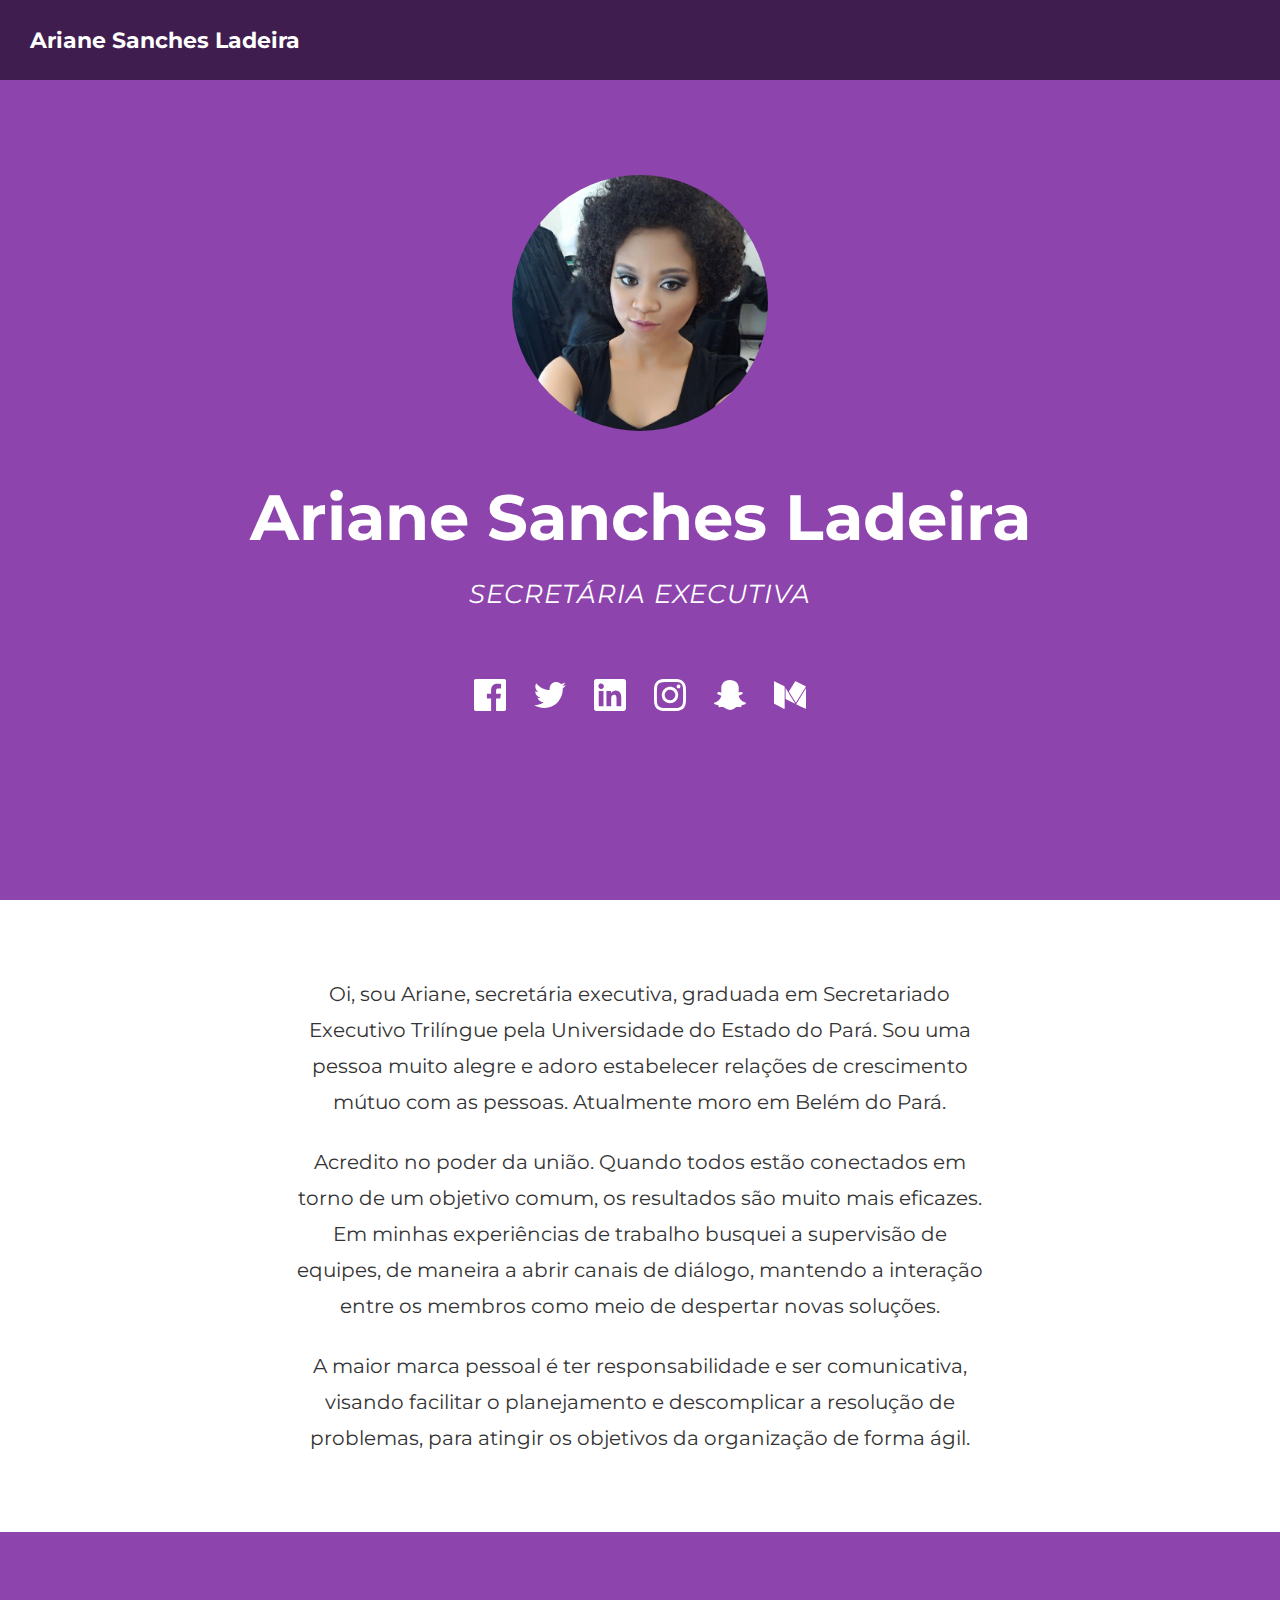
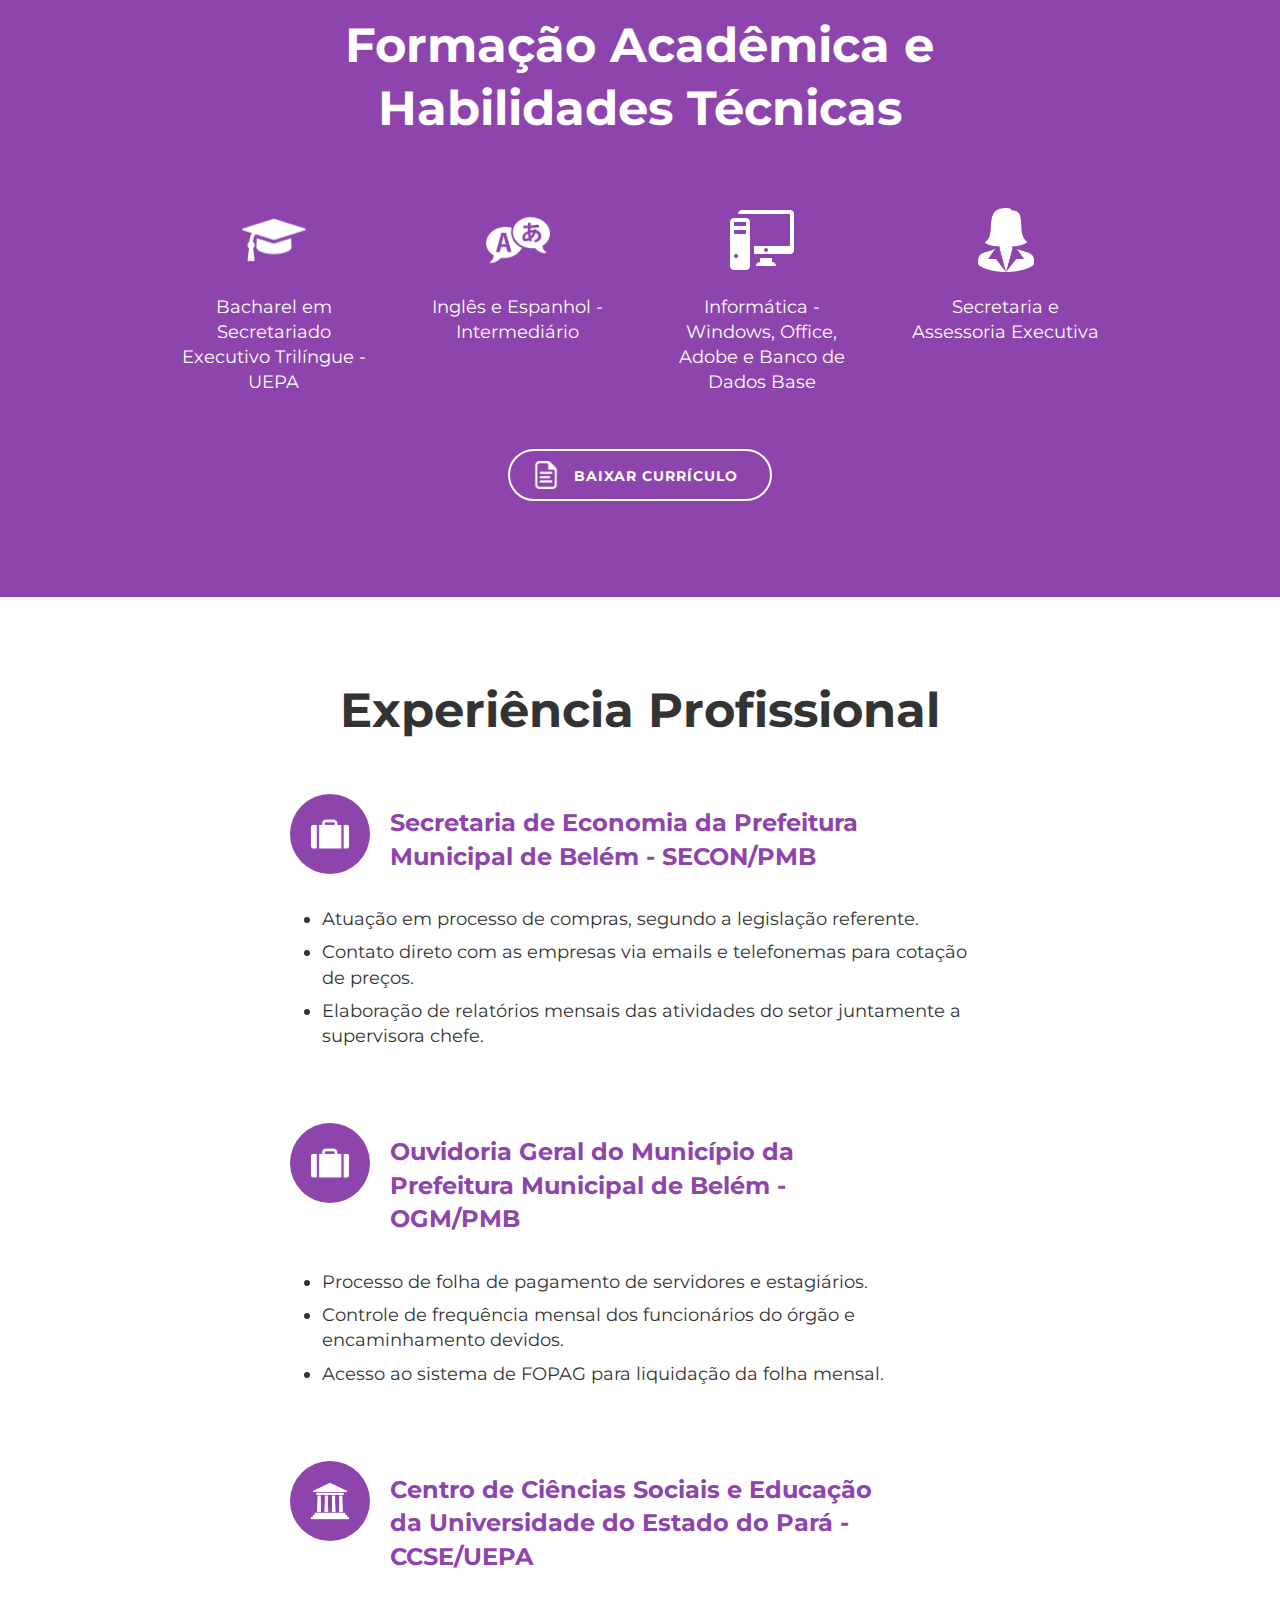
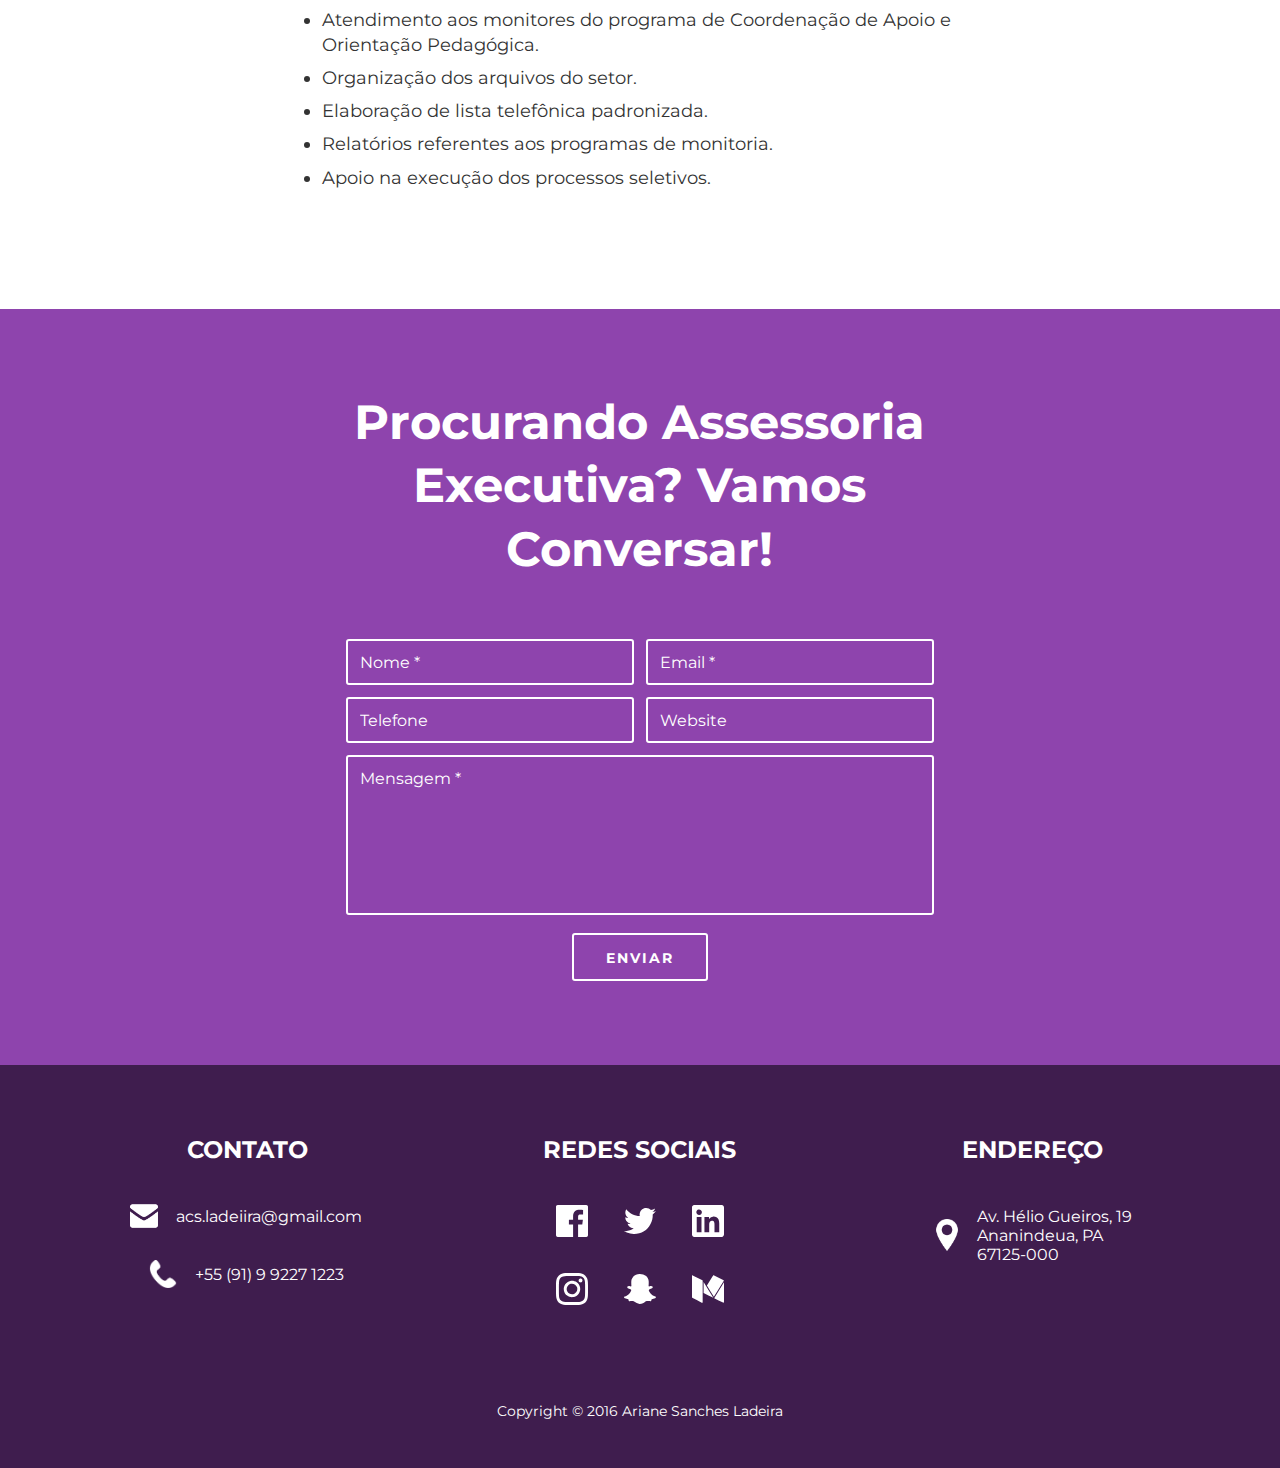
==== commit 4d3dc8e7: "secretária" ====
--- a/index.html
+++ b/index.html
@@ -5,8 +5,8 @@
 	<meta charset="utf-8">
 	<meta name="viewport" content="width=device-width, initial-scale=1.0">
 	
-	<title>Ariane Sanches Ladeira - Assessoria Executiva</title>
-  	<meta name="description" content="Assessoria e Secretaria Executiva em Belem do Pará.">
+	<title>Ariane Sanches Ladeira - Secretária Executiva</title>
+  	<meta name="description" content="Secretaria e Assessoria Executiva em Belem do Pará.">
   	<meta name="keywords" content="#">
   	<meta name="author" content="#">
 
@@ -42,7 +42,7 @@
 
     <!-- Google+ / Schema.org -->
     <meta itemprop="name" content="Ariane Sanches Ladeira">
-	<meta itemprop="description" content="Assessoria e Secretaria Executiva em Belem do Pará.">
+	<meta itemprop="description" content="Secretaria e Assessoria Executiva em Belem do Pará.">
 	<meta itemprop="image" content="http://arianeladeira.github.io/images/share.png">
 	<link rel="publisher" href="https://plus.google.com/+"/>
 	<link rel="author" href="https://plus.google.com/+#?rel=author">
@@ -53,14 +53,14 @@
 	<meta property="og:type" content="website">
 	<meta property="og:title" content="Ariane Sanches Ladeira">
 	<meta property="og:image" content="http://arianeladeira.github.io/images/share.png">
-	<meta property="og:description" content="Assessoria e Secretaria Executiva em Belem do Pará.">
+	<meta property="og:description" content="Secretaria e Assessoria Executiva em Belem do Pará.">
 	<meta property="og:site_name" content="Ariane Sanches Ladeira">
 
     <!-- Twitter -->
     <meta name="twitter:card" content="summary_large_image">
 	<meta name="twitter:site" content="@hurric_ane">
 	<meta name="twitter:title" content="Ariane Sanches Ladeira">
-	<meta name="twitter:description" content="Assessoria e Secretaria Executiva em Belem do Pará.">
+	<meta name="twitter:description" content="Secretaria e Assessoria Executiva em Belem do Pará.">
 	<meta name="twitter:image" content="http://arianeladeira.github.io/images/share.png">
 
 	<script src="scripts/headroom.js" type="text/javascript"></script>
@@ -86,7 +86,7 @@
 			<img src="images/ariane.jpg"></img>
 
 		    <h1>Ariane Sanches Ladeira</h1>
-		    <h3>Assessoria Executiva</h3>
+		    <h3>Secretária Executiva</h3>
 
 		    <div class="icon">
 		    	<a href="https://www.facebook.com/arianne.sanches.9" class="facebook" target="_blank"></a>
@@ -106,7 +106,7 @@
 
 	<section id="about">
 
-		<p>Oi, sou Ariane, assessora executiva, graduada em Secretariado Executivo Trilíngue pela Universidade do Estado do Pará. Sou uma pessoa muito alegre e adoro estabelecer relações de crescimento mútuo com as pessoas. Atualmente moro em Belém do Pará.</p>
+		<p>Oi, sou Ariane, secretária executiva, graduada em Secretariado Executivo Trilíngue pela Universidade do Estado do Pará. Sou uma pessoa muito alegre e adoro estabelecer relações de crescimento mútuo com as pessoas. Atualmente moro em Belém do Pará.</p>
 
 		<p>Acredito no poder da união. Quando todos estão conectados em torno de um objetivo comum, os resultados são muito mais eficazes. Em minhas experiências de trabalho busquei a supervisão de equipes, de maneira a abrir canais de diálogo, mantendo a interação entre os membros como meio de despertar novas soluções.</p>
 
@@ -144,7 +144,7 @@
 			<a href="#">
 				<div>
 					<figure class="icon-executive"></figure>
-					<h3>Assessoria e Secretaria Executiva</h3>
+					<h3>Secretaria e Assessoria Executiva</h3>
 				</div>
 			</a>
 
